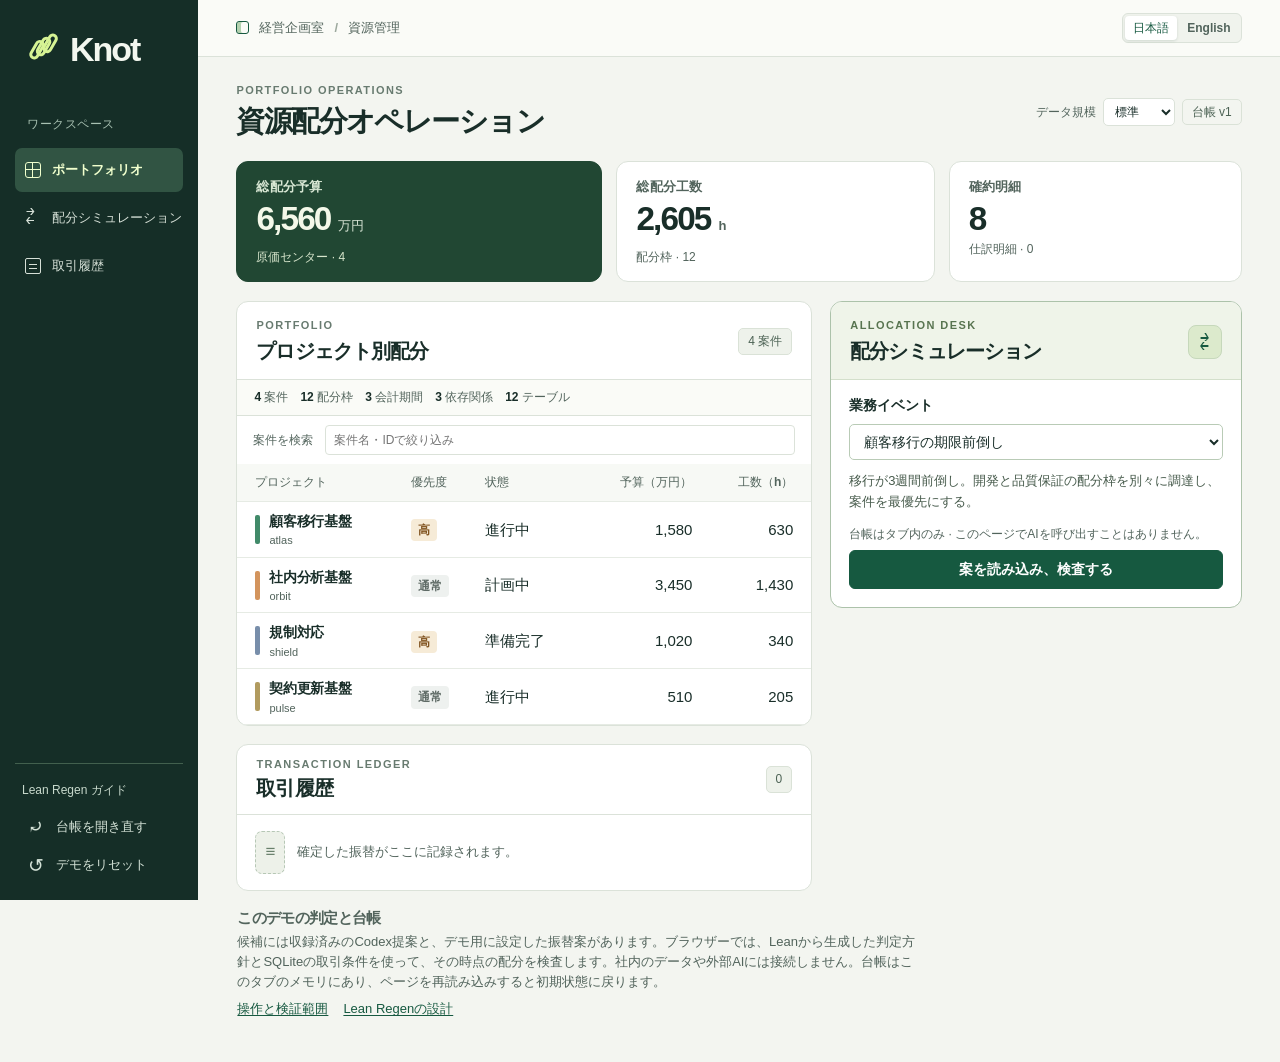
==== docs/knot/index.html @ c649eff4 "Publish Knot as an interactive portfolio accounting example" ====
<!doctype html>
<html lang="ja">
<head>
<meta charset="utf-8">
<meta name="viewport" content="width=device-width,initial-scale=1">
<meta name="theme-color" content="#152e27">
<meta name="description" content="Knot · ポートフォリオの予算と工数を動かし、振替の条件と台帳の変化を確かめる。 Explore portfolio trade-offs and their effect on the ledger.">
<title>Knot · 資源配分オペレーション</title>
<link rel="icon" href="data:,">
<link rel="stylesheet" href="./style.css">
<script src="./sql-wasm.js"></script>
<script type="module" src="./app.js"></script>
</head>
<body>
<aside class="rail">
  <a class="brand" href="#overview" aria-label="Knot"><span class="brandmark" aria-hidden="true"><i></i><i></i><i></i></span><span>Knot</span></a>
  <div class="rail-title" data-i18n="workspace"></div>
  <nav id="nav"><a href="#overview" class="nav-item active" data-nav="overview"><span class="icon grid-icon" aria-hidden="true"></span><span data-i18n="portfolio"></span></a>
    <a href="#simulator" class="nav-item" data-nav="simulator"><span class="icon swap-icon" aria-hidden="true">⇄</span><span data-i18n="desk"></span></a>
    <a href="#ledger" class="nav-item" data-nav="ledger"><span class="icon list-icon" aria-hidden="true"></span><span data-i18n="history"></span></a></nav>
  <div class="rail-bottom"><a id="back" href="../" data-i18n="back"></a><button id="reopen" type="button"><span aria-hidden="true">⤾</span><span data-i18n="reopen"></span></button><button id="reset-open" type="button"><span aria-hidden="true">↺</span><span data-i18n="reset"></span></button></div>
</aside>
<div class="workspace">
  <header class="topbar"><div class="crumb"><span class="workspace-cube" aria-hidden="true"></span><span data-i18n="office"></span><span class="slash">/</span><span data-i18n="resource"></span></div><div class="languages" role="group" aria-label="言語 / Language"><button type="button" lang="ja" data-lang="ja">日本語</button><button type="button" lang="en" data-lang="en">English</button></div></header>
  <main id="overview" tabindex="-1">
    <div class="page-heading"><div><p class="kicker">Portfolio operations</p><h1 data-i18n="title"></h1></div><div class="dataset"><label for="scale" data-i18n="dataset"></label><select id="scale"><option value="0" data-i18n="smallDataset"></option><option value="2000" data-i18n="largeDataset"></option></select><span id="revision" class="revision" hidden></span></div></div>
    <div id="error" class="error" role="alert" hidden></div>
    <section class="metrics">
      <article class="metric primary"><h2 data-i18n="totalBudget"></h2><div class="metric-value"><span id="budget">—</span><small data-i18n="yenUnit"></small></div><div id="budget-caption" class="metric-note"></div></article>
      <article class="metric"><h2 data-i18n="totalHours"></h2><div class="metric-value"><span id="hours">—</span><small>h</small></div><div id="hours-caption" class="metric-note"></div></article>
      <article class="metric"><h2 data-i18n="commitments"></h2><div class="metric-value"><span id="priority-count">—</span><small id="projects-count"></small></div><div id="priority-summary" class="metric-note"></div></article>
    </section>
    <div class="board">
      <div class="left-column">
        <section class="panel portfolio" aria-labelledby="portfolio-title"><div class="panel-heading"><div><p class="kicker">Portfolio</p><h2 id="portfolio-title" data-i18n="allocations"></h2></div><span id="portfolio-count" class="count"></span></div>
          <div class="counts-strip" id="relations"></div>
          <div class="project-search"><label for="filter" data-i18n="findProject"></label><input type="search" id="filter" autocomplete="off"></div>
          <div class="table-scroll"><table><thead><tr><th scope="col" data-i18n="project"></th><th scope="col" data-i18n="priority"></th><th scope="col" data-i18n="projectStatus"></th><th scope="col" class="num" data-i18n="budgetCol"></th><th scope="col" class="num" data-i18n="hoursCol"></th></tr></thead><tbody id="projects"></tbody></table></div>
          <div id="pages" class="pager"></div>
        </section>
        <section class="panel ledger" id="ledger" aria-labelledby="ledger-title" tabindex="-1"><div class="panel-heading"><div><p class="kicker">Transaction ledger</p><h2 id="ledger-title" data-i18n="history"></h2></div><span id="history-count" class="count"></span></div><div id="history"></div></section>
      </div>
      <section class="panel simulation" id="simulator" aria-labelledby="simulate-title" tabindex="-1">
        <div class="panel-heading"><div><p class="kicker">Allocation desk</p><h2 id="simulate-title" data-i18n="desk"></h2></div><span class="desk-icon" aria-hidden="true">⇄</span></div>
        <div class="simulation-body">
          <label class="field-title input-label" for="event-select" data-i18n="event"></label>
          <select id="event-select" class="event-select"></select>
          <div id="event-context" class="event-context"></div><div id="event-meta" class="provenance"></div>
          
          <button id="generate" class="primary-button" type="button" disabled data-i18n="evaluate"></button>
          <div id="proposal" class="proposal" aria-live="polite" hidden></div>
        </div>
      </section>
    </div>
    <section class="panel affected" id="affected" hidden><div class="panel-heading"><div><p class="kicker">Joined rows</p><h2 data-i18n="affected"></h2></div></div><div id="affected-rows"></div></section>
    <section class="notes"><h2 data-i18n="scopeTitle"></h2><p id="scope-copy" data-i18n="scope"></p><div id="source-links" class="source-links"></div></section>
    <noscript><p>デモを操作するにはJavaScriptを有効にしてください。 Enable JavaScript to use the interactive desk.</p></noscript>
  </main>
</div>
<dialog id="project-dialog"><div class="dialog-head"><h2 id="detail-title"></h2><button type="button" class="close" data-close>×</button></div><div id="project-detail"></div></dialog>
<dialog id="reset-dialog"><div class="dialog-head"><h2 data-i18n="reset"></h2><button type="button" class="close" data-close>×</button></div><p data-i18n="resetText"></p><div class="dialog-actions"><button type="button" class="secondary-button" data-close data-i18n="cancel"></button><button type="button" id="reset-confirm" class="primary-button" data-i18n="resetConfirm"></button></div></dialog>
<p id="notification" class="toast" role="status" hidden></p>
</body>
</html>
---- docs/knot/style.css ----
:root{color-scheme:light;--ink:#192e29;--muted:#52645c;--soft:#687b70;--line:#dbe2d9;--paper:#f3f5f0;--green:#165940;--rail:#152e27;--lime:#d6f394;--amber:#9c511c;--red:#9d3f37;--p0:#418a69;--p1:#d3945d;--p2:#788eaa;--p3:#b19b5f;font-family:"Inter","Hiragino Sans","Hiragino Kaku Gothic ProN","Yu Gothic UI",Meiryo,sans-serif}
*{box-sizing:border-box}html{scroll-behavior:smooth}body{margin:0;background:var(--paper);color:var(--ink);font-size:15px;line-height:1.55}button,a{font:inherit}button{cursor:pointer}button:disabled{cursor:not-allowed}a{color:inherit;text-decoration:none}button:focus-visible,a:focus-visible,summary:focus-visible,[tabindex="-1"]:focus-visible{outline:3px solid #cb8536;outline-offset:3px}button{color:inherit}button,input{touch-action:manipulation}h1,h2,h3,p{margin:0}[hidden]{display:none!important}
.rail{position:fixed;inset:0 auto 0 0;z-index:5;width:198px;display:flex;flex-direction:column;background:var(--rail);color:#f3f7ef;padding:32px 15px 19px}.brand{display:inline-flex;align-items:center;gap:10px;align-self:flex-start;margin:0 13px 49px;font-size:34px;font-weight:720;line-height:1;letter-spacing:-2px}.brandmark{position:relative;display:block;width:32px;height:32px;transform:rotate(-10deg)}.brandmark i{position:absolute;height:21px;width:10px;border:3px solid var(--lime);border-radius:6px;transform:rotate(40deg);left:4px;top:5px}.brandmark i:nth-child(2){left:11px;top:3px}.brandmark i:nth-child(3){left:18px;top:1px}.rail-title{padding:0 12px;color:#a8c1b2;font-size:12px;letter-spacing:.045em;margin-bottom:10px}.nav-item{display:flex;gap:11px;align-items:center;padding:12px 10px;margin:4px 0;border-radius:7px;color:#d6e0d7;font-size:13px;white-space:nowrap}.nav-item:hover{background:#244438}.nav-item.active{background:#315443;color:#f0ffcd;font-weight:700}.icon{position:relative;width:16px;height:16px;display:inline-block;flex:none}.grid-icon{border:1.5px solid currentColor;border-radius:3px}.grid-icon:before,.grid-icon:after{content:"";position:absolute;background:currentColor}.grid-icon:before{height:1px;top:6px;left:0;right:0}.grid-icon:after{width:1px;left:6px;bottom:0;top:0}.swap-icon{font-family:Arial,sans-serif;font-size:21px;line-height:14px}.list-icon{border:1.5px solid currentColor;border-radius:2px}.list-icon:before{content:"";height:1px;background:currentColor;box-shadow:0 4px currentColor;position:absolute;left:3px;right:3px;top:5px}.rail-bottom{margin-top:auto;padding:17px 7px 0;border-top:1px solid #42604e}.rail-bottom button{border:0;background:transparent;color:#d3e1d6;display:flex;align-items:center;gap:10px;font-size:13px}.rail-bottom button span[aria-hidden]{width:18px;flex:none;font-size:19px}.rail-bottom button{text-align:start}
.workspace{margin-left:198px}.topbar{min-height:57px;display:flex;align-items:center;justify-content:space-between;padding:0 clamp(24px,3vw,48px);background:#fafbf7;border-bottom:1px solid var(--line);font-size:13px}.crumb,.connection{display:flex;align-items:center;gap:10px}.crumb{color:var(--muted);font-weight:550}.slash{color:#9da99e}.workspace-cube{width:13px;height:13px;border:1px solid var(--green);box-shadow:inset 4px 0 #b3d1af;border-radius:3px}.connection{color:var(--muted);font-size:12px}.connection i{width:7px;height:7px;border-radius:50%;background:#a8863b}.connection i.ready{background:#408a5c}.connection i.failed{background:var(--red)}
main{max-width:1610px;margin:auto;padding:26px clamp(24px,3vw,48px) 42px}.page-heading{display:flex;justify-content:space-between;align-items:center;gap:12px;margin-bottom:20px}.kicker{font:650 11px/1.35 "Inter",Arial,sans-serif;letter-spacing:.13em;text-transform:uppercase;color:var(--soft);margin:0 0 4px}h1{font-size:clamp(27px,2.25vw,38px);font-weight:730;letter-spacing:-.055em;line-height:1.35}h2{font-size:20px;letter-spacing:-.045em;line-height:1.4}h3{font-size:14px;letter-spacing:-.02em}.revision,.count{background:#eef2eb;color:#4c6254;border:1px solid #dae2d7;font-size:12px;border-radius:5px;padding:3px 9px;font-variant-numeric:tabular-nums}.revision{background:transparent}
.metrics{display:grid;grid-template-columns:1.15fr 1fr .92fr;gap:14px;margin:0 0 19px}.metric{min-width:0;padding:16px 19px 15px;border:1px solid var(--line);border-radius:12px;background:#fff;position:relative}.metric.primary{background:#214733;border-color:#214733;color:#f4f8e9}.metric h2{font-size:13px;letter-spacing:.01em;font-weight:600;color:var(--muted)}.metric.primary h2{color:#d8e7d4}.metric-value{display:flex;align-items:baseline;gap:8px;font:650 clamp(30px,2.6vw,40px)/1.22 "Inter",-apple-system,Arial,sans-serif;letter-spacing:-.055em;margin:3px 0 8px;font-variant-numeric:tabular-nums}.metric-value small{font-family:inherit;font-size:13px;font-weight:550;letter-spacing:0;color:var(--muted)}.primary .metric-value small{color:#d7e4d5}.stack{display:flex;width:100%;height:5px;overflow:hidden;border-radius:3px;gap:2px}.stack i{display:block;height:100%;background:var(--project-color)}.primary .stack{opacity:.96}.primary .stack i:nth-child(1){background:#d5efa2}.primary .stack i:nth-child(2){background:#9dc88c}.primary .stack i:nth-child(3){background:#72a471}.primary .stack i:nth-child(4){background:#56865d}.metric-note{font-size:12px;color:var(--muted);min-height:16px}.metric-note b{font-weight:650;color:var(--green)}.metric:nth-child(3) .metric-value{margin-bottom:0}
.board{display:grid;grid-template-columns:minmax(0,1.33fr) minmax(335px,.95fr);gap:18px;align-items:start}.left-column{min-width:0;display:grid;gap:18px}.panel{min-width:0;border:1px solid var(--line);border-radius:12px;background:#fff;overflow:hidden}.panel-heading{min-height:77px;padding:16px 19px 14px;display:flex;gap:12px;align-items:center;justify-content:space-between;border-bottom:1px solid var(--line)}.table-scroll{overflow-x:auto}table{width:100%;border-collapse:collapse;font-variant-numeric:tabular-nums;text-align:left}th{font-size:12px;font-weight:550;color:var(--muted);background:#f7f9f5}th,td{padding:9px 8px;border-bottom:1px solid #e6ebe4}th:first-child,td:first-child{padding-left:18px}th:last-child,td:last-child{padding-right:18px}td{height:55px;font-size:15px;white-space:nowrap}th small{font-size:10px;font-weight:500}.num{text-align:right}.project-button{display:flex;gap:9px;align-items:center;padding:0;border:0;text-align:left;background:none}.project-button:hover strong{text-decoration:underline;text-underline-offset:3px}.project-swatch{width:5px;height:29px;border-radius:2px;background:var(--project-color);flex:none}.project-copy{display:grid;gap:2px}.project-copy strong{font-size:14px;letter-spacing:-.025em}.project-copy small{font-size:11px;color:var(--muted);line-height:1.2}.priority{display:inline-block;padding:2px 7px;border-radius:4px;font-weight:650;font-size:12px}.level-0{color:#5f6b66;background:#eef1ef}.level-1{color:#815421;background:#f6ebd7}.level-2{color:#256044;background:#dcecd8}.score{font:600 14px/1.4 "Inter",Arial,sans-serif;color:#3d5448}.constraints{padding:11px 18px;display:flex;gap:8px;align-items:center;flex-wrap:wrap;color:#596b5e;font-size:12px}.lock-icon{position:relative;display:inline-block;width:10px;height:8px;background:#75877b;border-radius:2px;flex:none;margin:3px 0 0}.lock-icon:before{content:"";width:5px;height:5px;border:1.5px solid #75877b;border-bottom:0;position:absolute;bottom:6px;left:1px;border-radius:4px 4px 0 0}
.ledger .panel-heading{min-height:62px;padding-top:12px;padding-bottom:12px}.ledger .kicker{margin-bottom:2px}.empty{display:flex;align-items:center;gap:12px;min-height:75px;padding:14px 18px;color:var(--muted);font-size:13px}.empty i{background:#edf1e9;color:#68806b;border:1px dashed #b6c7b5;border-radius:7px;padding:7px 9px;font-style:normal;font-size:17px}.history-row{padding:11px 18px;display:grid;grid-template-columns:minmax(0,1fr) auto;gap:6px;align-items:center;border-bottom:1px solid var(--line)}.history-row:last-child{border:0}.history-row strong,.history-row small{display:block}.history-row strong{font-size:13px}.history-row small,.history-row time{font-size:11px;color:var(--muted)}.history-amount{font-size:13px;text-align:right;font-weight:600;font-variant-numeric:tabular-nums}
.simulation{border:1px solid #acc2aa}.simulation .panel-heading{background:#eff4e9;border-color:#d3dfcb}.simulation .kicker{color:#587450}.desk-icon{background:#dceacc;border:1px solid #c6d8bb;color:var(--green);width:34px;height:34px;display:grid;place-items:center;font-size:22px;border-radius:8px}.simulation-body{padding:15px 18px 18px}.field-title{margin:0 0 7px}.event-list{display:flex;gap:6px}.event-choice{background:white;border:1px solid #d6dfd3;border-radius:6px;flex:1;display:flex;text-align:left;gap:7px;align-items:center;justify-content:center;line-height:1.4;padding:8px 6px;color:var(--muted);font-size:12px;font-weight:650}.event-choice[aria-pressed=true]{background:#e9f1e1;border-color:#70936d;color:#244b35}.event-choice:disabled{opacity:.65}.marker{width:8px;height:8px;border-radius:50%;border:1px solid #a9b2a9;flex:none}.event-choice[aria-pressed=true] .marker{background:var(--green);border-color:var(--green)}.event-context{color:#475b4c;font-size:13px;line-height:1.65;margin:10px 0 12px}.primary-button,.secondary-button{border-radius:6px;padding:9px 13px;line-height:1.4;font-size:14px;font-weight:650}.primary-button{background:var(--green);border:1px solid var(--green);color:#fff}.primary-button:hover{background:#194a37}.primary-button:disabled{background:#d7dfd5;border-color:#d7dfd5;color:#68776a}.simulation .primary-button{width:100%}.secondary-button{background:#fff;border:1px solid var(--line)}.engine{margin-top:6px;color:var(--muted);font-size:11px}.progress{display:flex;align-items:center;gap:8px;padding:12px 0 0;font-size:13px;color:var(--green)}.progress i{height:13px;width:13px;border:2px solid #c2d8c0;border-top-color:var(--green);border-radius:50%;animation:rotate 1s linear infinite}@keyframes rotate{to{transform:rotate(360deg)}}
.proposal{margin-top:13px;padding-top:12px;border-top:1px solid var(--line)}.proposal-head{display:flex;align-items:center;justify-content:space-between;gap:8px}.proposal-head h3{font-size:16px}.verdict{border-radius:4px;padding:3px 8px;font-size:12px;font-weight:700;white-space:nowrap}.ok{color:#20583b;background:#dcefd9}.blocked{color:#923f34;background:#f9e8e3}.route{display:flex;align-items:center;gap:9px;font-size:14px;font-weight:700;margin:10px 0 8px}.route span:first-child,.route span:last-child{overflow-wrap:anywhere}.route b{color:#78925f;font-size:16px}.transfer-values{display:flex;gap:16px;align-items:baseline;flex-wrap:wrap;row-gap:4px;background:#f3f6ef;padding:8px 10px;border-radius:5px}.transfer-values strong{font:650 19px/1.3 "Inter",Arial,sans-serif;letter-spacing:-.04em}.transfer-values small{font-size:12px;color:var(--muted);font-weight:500;margin-left:3px}.transfer-values .target-priority{font-size:12px;color:#405743}.reason{font-size:13px;color:var(--muted);margin:8px 0;line-height:1.55;overflow-wrap:anywhere}.reason-clamp{display:-webkit-box;-webkit-line-clamp:2;-webkit-box-orient:vertical;overflow:hidden}.evidence{font-size:12px;margin:8px 0}.evidence summary{color:var(--green);font-weight:600;cursor:pointer}.evidence p{overflow-wrap:anywhere;margin:5px 0}.problems{font-size:13px;color:#85392c;padding:7px 9px;background:#fcf0ed;border-left:2px solid #ba6e5f;margin:8px 0}.applied{margin:9px 0 0;color:var(--green);font-size:13px;font-weight:650}.error{margin:0 0 12px;padding:10px 13px;background:#fae7e2;border:1px solid #e5bdb1;color:#813d32;border-radius:7px;font-size:14px}.toast{position:fixed;bottom:16px;right:16px;max-width:90vw;background:#173e2c;color:#fff;box-shadow:0 5px 25px #17362532;border-radius:7px;padding:12px 16px;font-size:14px;z-index:8}
dialog{width:min(440px,calc(100% - 32px));padding:21px;border:1px solid #cddacd;border-radius:12px;color:var(--ink);box-shadow:0 15px 60px #172e2933}dialog::backdrop{background:#162e2961}.dialog-head{display:flex;justify-content:space-between;align-items:center;gap:10px;margin-bottom:12px}.close{border:0;background:#f0f3ed;border-radius:50%;line-height:1;width:27px;height:27px;font-size:18px}.dialog-actions{display:flex;justify-content:flex-end;gap:8px;margin-top:18px}dl{display:grid;grid-template-columns:auto 1fr;gap:4px 12px;margin:0}dt{color:var(--muted)}dd{margin:0;text-align:right;font-variant-numeric:tabular-nums}
@media(min-width:1600px){.rail{width:215px}.workspace{margin-left:215px}.panel-heading{padding:19px 23px}.simulation-body{padding:18px 23px}.project-copy strong{font-size:15px}}
@media(max-width:1180px){.rail{width:172px;padding-inline:10px}.workspace{margin-left:172px}.nav-item{gap:7px;font-size:12px}main{padding-inline:20px}.topbar{padding-inline:20px}.board{grid-template-columns:minmax(0,1.25fr) minmax(305px,.95fr);gap:12px}.panel-heading{padding:13px 14px}.simulation-body{padding:13px}.metric{padding:14px}.project-copy strong{font-size:13px}th:first-child,td:first-child{padding-left:12px}th:last-child,td:last-child{padding-right:12px}td,th{padding-inline:5px}}
@media(max-width:960px){.rail{position:relative;inset:auto;width:100%;display:flex;flex-direction:row;align-items:center;padding:12px 16px;gap:18px}.brand{font-size:25px;margin:0}.brandmark{transform:rotate(-10deg) scale(.8);width:25px}.rail-title{display:none}.rail nav{display:flex;gap:3px}.nav-item{margin:0;padding:8px}.rail-bottom{margin:0 0 0 auto;border:0;padding:0}.rail-bottom button{font-size:12px}.workspace{margin:0}.topbar{min-height:40px}.board{grid-template-columns:minmax(0,1.2fr) minmax(300px,.95fr)}}
@media(max-width:760px){.rail{flex-wrap:wrap;gap:4px 10px}.rail nav{order:2;width:100%;justify-content:space-between}.nav-item{flex:1;justify-content:center}.rail-bottom{margin-left:auto}.topbar{min-height:36px}.board{display:flex;flex-direction:column}.left-column{display:contents}.portfolio{order:0}.simulation{order:1}.ledger{order:2}.board>.panel,.left-column>.panel{width:100%}main{padding:18px 13px 28px}.page-heading{margin-bottom:12px}.metrics{gap:6px;margin-bottom:12px;grid-template-columns:1fr 1fr .85fr}.metric{padding:10px 8px;border-radius:8px}.metric h2{font-size:11px}.metric-value{font-size:25px;gap:3px;margin-bottom:5px}.metric-value small,.metric-note{font-size:10px}.metric-note{line-height:1.34}.count,.revision{font-size:11px}.panel-heading{min-height:57px}h2{font-size:18px}.nav-item{font-size:11px}.board .panel{border-radius:8px}.simulation-body{padding:14px}.topbar{padding-inline:14px}}
@media(prefers-reduced-motion:reduce){html{scroll-behavior:auto}.progress i{animation:none}}
.languages{display:flex;gap:2px;padding:2px;border:1px solid var(--line);background:#f0f3ed;border-radius:6px}.languages button{padding:3px 8px;border:0;background:transparent;color:var(--muted);font-weight:550;font-size:12px;border-radius:4px}.languages button[aria-pressed=true]{background:#fff;color:var(--green);box-shadow:0 1px 3px #15372825}.rail-bottom>a{display:block;font-size:12px;color:#c8d9cc;margin-bottom:12px}.rail-bottom>a:hover{text-decoration:underline}.input-label{display:block;font-weight:700;font-size:14px}.event-select,.choice-select{width:100%;padding:8px 10px;border:1px solid #b9cbb6;border-radius:5px;color:var(--ink);background:#fff;font:inherit;font-size:14px}.event-select:focus-visible,.choice-select:focus-visible{outline:2px solid #cb8536}.choice-list{display:grid;gap:5px;margin:7px 0 12px}.choice-list label{display:flex;gap:7px;align-items:baseline;padding:7px 9px;background:#f7f9f5;border:1px solid var(--line);border-radius:5px;cursor:pointer;font-size:13px}.choice-list label:has(:checked){background:#e9f1e4;border-color:#97b391}.choice-list input{accent-color:var(--green)}.choice-list small,.test-row small{color:var(--muted)}.notes{padding:16px 1px 0;color:var(--muted);font-size:13px}.notes h2{font-size:15px;margin-bottom:4px}.notes p{max-width:95ch}.source-links{display:flex;flex-wrap:wrap;gap:4px 15px;margin-top:7px}.source-links a{color:var(--green);text-decoration:underline;text-underline-offset:2px}.test-row{display:flex;justify-content:space-between;gap:10px;align-items:baseline;padding:4px 0;border-bottom:1px solid var(--line);font-size:12px}.test-row strong{font-size:12px}.test-row.pass strong{color:var(--green)}.test-row.fail strong{color:var(--red)}.provenance{font-size:12px;color:var(--muted);margin:7px 0;line-height:1.5}.project-copy small{white-space:normal}.engine-note{display:inline-block;border:1px solid var(--line);color:var(--muted);padding:3px 6px;border-radius:4px;font-size:11px}.reason-clamp{display:block;-webkit-line-clamp:unset;overflow:visible}
@media(max-width:960px){.rail-bottom{display:flex;align-items:center;gap:12px}.rail-bottom>a{margin:0}}@media(max-width:620px){.rail-bottom>a{display:none}.rail nav{gap:0}.nav-item{white-space:normal}.project-button{text-align:start}html[lang=en] .metrics{grid-template-columns:1fr 1fr .85fr}html[lang=en] .metric-value{font-size:23px;flex-wrap:wrap}html[lang=en] .metric-value small{font-size:10px}}
.dataset{display:flex;gap:7px;align-items:center;flex-wrap:wrap;justify-content:end;font-size:12px;color:var(--muted)}.dataset select{color:var(--ink);background:#fff;border:1px solid var(--line);padding:5px 7px;font:inherit;border-radius:5px}.metric.primary .metric-note{color:#d7e5cc}.counts-strip{display:flex;flex-wrap:wrap;gap:5px 12px;align-items:center;padding:8px 17px;border-bottom:1px solid var(--line);background:#fafbf7;font-size:12px;color:var(--muted)}.counts-strip strong{color:var(--ink);font-variant-numeric:tabular-nums}.project-search{display:flex;align-items:center;gap:12px;padding:9px 16px;font-size:12px;color:var(--muted)}.project-search input{min-width:0;flex:1;border:1px solid var(--line);padding:5px 8px;border-radius:4px;background:#fff;color:var(--ink);font:inherit}.pager{display:flex;justify-content:end;align-items:center;gap:6px;padding:7px 13px;font-size:12px;color:var(--muted)}.pager button{border:1px solid var(--line);border-radius:4px;background:white;padding:2px 7px;font-size:13px}.pager button:disabled{opacity:.4}.affected{margin-top:18px}.affected .panel-heading{min-height:54px}.operation-controls{display:flex;gap:7px;margin-top:9px;flex-wrap:wrap}.simulation .operation-controls button{flex:1;min-width:135px;width:auto}.results-note{border-left:3px solid #779675;background:#f3f7ef;padding:7px 10px;margin-top:9px;color:#3e5641;font-size:13px}.results-note.failed{border-color:#b6715e;background:#fcf0eb;color:#863f2d}.lines-list{list-style:none;margin:8px 0;padding:0}.lines-list li{padding:6px 0;border-bottom:1px solid var(--line);display:grid;grid-template-columns:minmax(0,1fr) auto;gap:4px 9px;align-items:center}.lines-list .line-route{font-size:12px;overflow-wrap:anywhere;color:var(--muted)}.lines-list strong{font-size:13px;white-space:nowrap}.pool-code{font:550 12px/1.4 ui-monospace,Menlo,monospace;overflow-wrap:anywhere}.affected table{font-size:13px}.affected td{height:auto;white-space:normal;min-width:75px;font-size:13px}.affected td:first-child{min-width:140px}.affected th{white-space:nowrap}.affected .note{padding:7px 16px;color:var(--muted);font-size:12px}.allocation-delta{display:block;color:var(--muted);font-size:11px}.history-label{font:inherit;font-weight:600;border:0;background:transparent;padding:0;text-align:start;color:var(--green)}.history-label:hover{text-decoration:underline}.detail-section{margin:13px 0 6px;color:var(--muted);font-size:12px}.link-button{color:var(--green);background:transparent;border:0;padding:0;text-decoration:underline;font-size:13px}.simulation .field-title{margin:0 0 7px}.validation-details{margin-top:8px;font-size:13px}.validation-details summary{cursor:pointer;color:var(--green);font-weight:650}
@media(max-width:660px){.page-heading{align-items:start;gap:7px;flex-direction:column}.dataset{justify-content:start}.counts-strip,.project-search{padding-inline:12px}.board .panel-heading{min-height:54px}.affected{margin-top:12px}.affected th,.affected td{font-size:12px}}
.rail-bottom button+button{margin-top:7px}.plan-editor{margin:12px 0;padding:9px;background:#f5f7f2;border-radius:5px}.plan-editor summary{cursor:pointer;font-size:13px;font-weight:650;color:var(--green)}.edit-line{display:grid;grid-template-columns:minmax(0,1fr) minmax(0,1fr);gap:4px 6px;margin:9px 0;font-size:12px}.edit-line legend{font-weight:600}.edit-line label{display:grid;gap:3px;min-width:0;color:var(--muted)}.edit-line input{width:100%;min-width:0;border:1px solid var(--line);border-radius:4px;background:#fff;color:var(--ink);padding:5px 7px;font:inherit}.plan-editor .secondary-button{font-size:12px}.reason-code{font:500 11px ui-monospace,Menlo,monospace;color:var(--muted)}
@media(max-width:960px){.rail-bottom{flex-wrap:wrap}.rail-bottom button+button{margin:0}}@media(max-width:620px){.rail-bottom{gap:4px}.rail-bottom button{font-size:10px}.rail-bottom button span:first-child{font-size:15px}}
.affected-failure{background:#fff5f0}.affected-failure td:first-child{border-left:3px solid #c58571}
.inspect-pool{padding:6px 0;border-bottom:1px solid var(--line)}.inspect-pool .allocation-delta{font-size:12px}.problem-text{display:block;color:var(--red)}.dependency-line{font-size:13px}dialog{max-height:82vh;overflow:auto}

.journal-scroll th,.journal-scroll td{padding:6px 8px;height:auto;white-space:normal}.journal-scroll .num{white-space:nowrap}.journal-scroll .pool-code{font-size:11px}
@media(max-width:620px){.metric-value{flex-wrap:wrap;font-size:clamp(17px,5vw,24px)}html[lang=en] .metric-value{font-size:clamp(17px,5vw,24px)}}
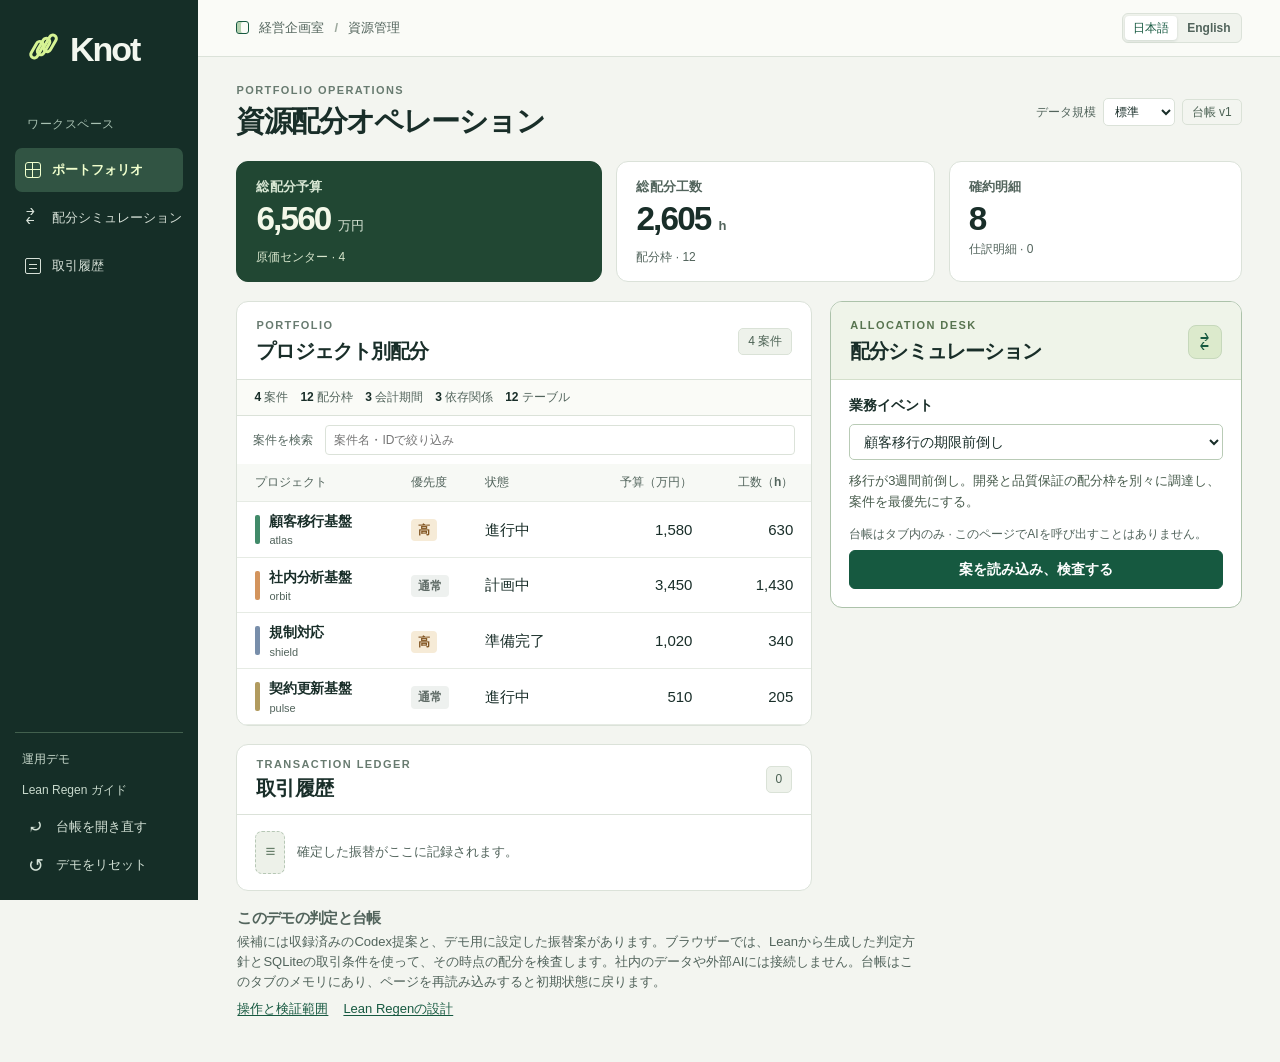
==== commit 2e9e2d1a: "Demonstrate concurrent writes, permission checks, and online migration in Knot" ====
--- a/docs/knot/index.html
+++ b/docs/knot/index.html
@@ -18,7 +18,7 @@
   <nav id="nav"><a href="#overview" class="nav-item active" data-nav="overview"><span class="icon grid-icon" aria-hidden="true"></span><span data-i18n="portfolio"></span></a>
     <a href="#simulator" class="nav-item" data-nav="simulator"><span class="icon swap-icon" aria-hidden="true">⇄</span><span data-i18n="desk"></span></a>
     <a href="#ledger" class="nav-item" data-nav="ledger"><span class="icon list-icon" aria-hidden="true"></span><span data-i18n="history"></span></a></nav>
-  <div class="rail-bottom"><a id="back" href="../" data-i18n="back"></a><button id="reopen" type="button"><span aria-hidden="true">⤾</span><span data-i18n="reopen"></span></button><button id="reset-open" type="button"><span aria-hidden="true">↺</span><span data-i18n="reset"></span></button></div>
+  <div class="rail-bottom"><a id="operations-link" href="./operations/">運用デモ</a><a id="back" href="../" data-i18n="back"></a><button id="reopen" type="button"><span aria-hidden="true">⤾</span><span data-i18n="reopen"></span></button><button id="reset-open" type="button"><span aria-hidden="true">↺</span><span data-i18n="reset"></span></button></div>
 </aside>
 <div class="workspace">
   <header class="topbar"><div class="crumb"><span class="workspace-cube" aria-hidden="true"></span><span data-i18n="office"></span><span class="slash">/</span><span data-i18n="resource"></span></div><div class="languages" role="group" aria-label="言語 / Language"><button type="button" lang="ja" data-lang="ja">日本語</button><button type="button" lang="en" data-lang="en">English</button></div></header>
@@ -46,7 +46,7 @@
           <label class="field-title input-label" for="event-select" data-i18n="event"></label>
           <select id="event-select" class="event-select"></select>
           <div id="event-context" class="event-context"></div><div id="event-meta" class="provenance"></div>
-          
+
           <button id="generate" class="primary-button" type="button" disabled data-i18n="evaluate"></button>
           <div id="proposal" class="proposal" aria-live="polite" hidden></div>
         </div>
